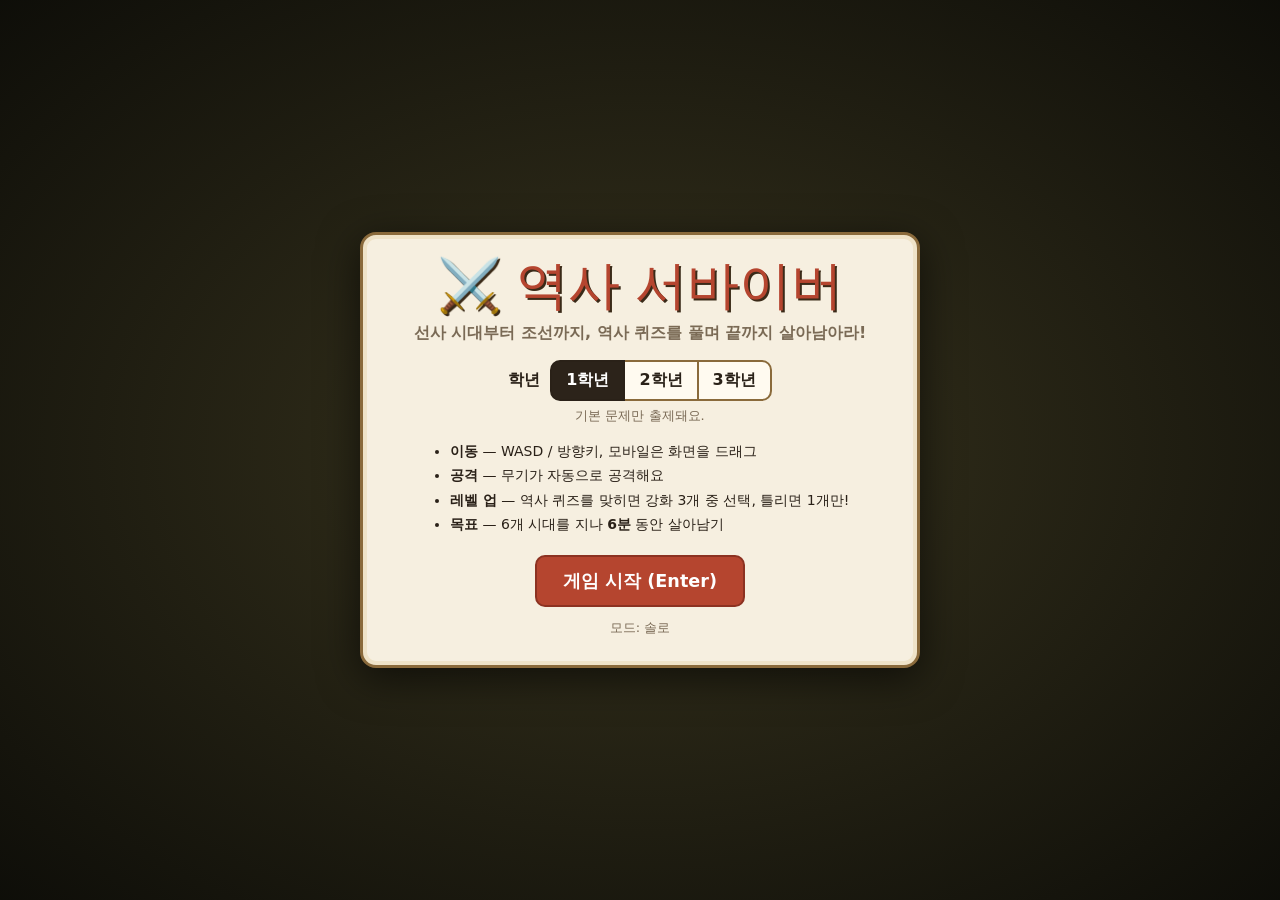
==== index.html @ 011d19ae "Add History Survivor: Korean history quiz survival game Vampire-Survivors-style browser game where e" ====
<!doctype html>
<html lang="ko">
<head>
  <meta charset="utf-8">
  <meta http-equiv="refresh" content="0; url=play.html?g=history-survivor&m=solo&grade=1">
  <title>역사 서바이버</title>
</head>
<body>
  <a href="play.html?g=history-survivor&m=solo&grade=1">역사 서바이버 시작하기</a>
</body>
</html>
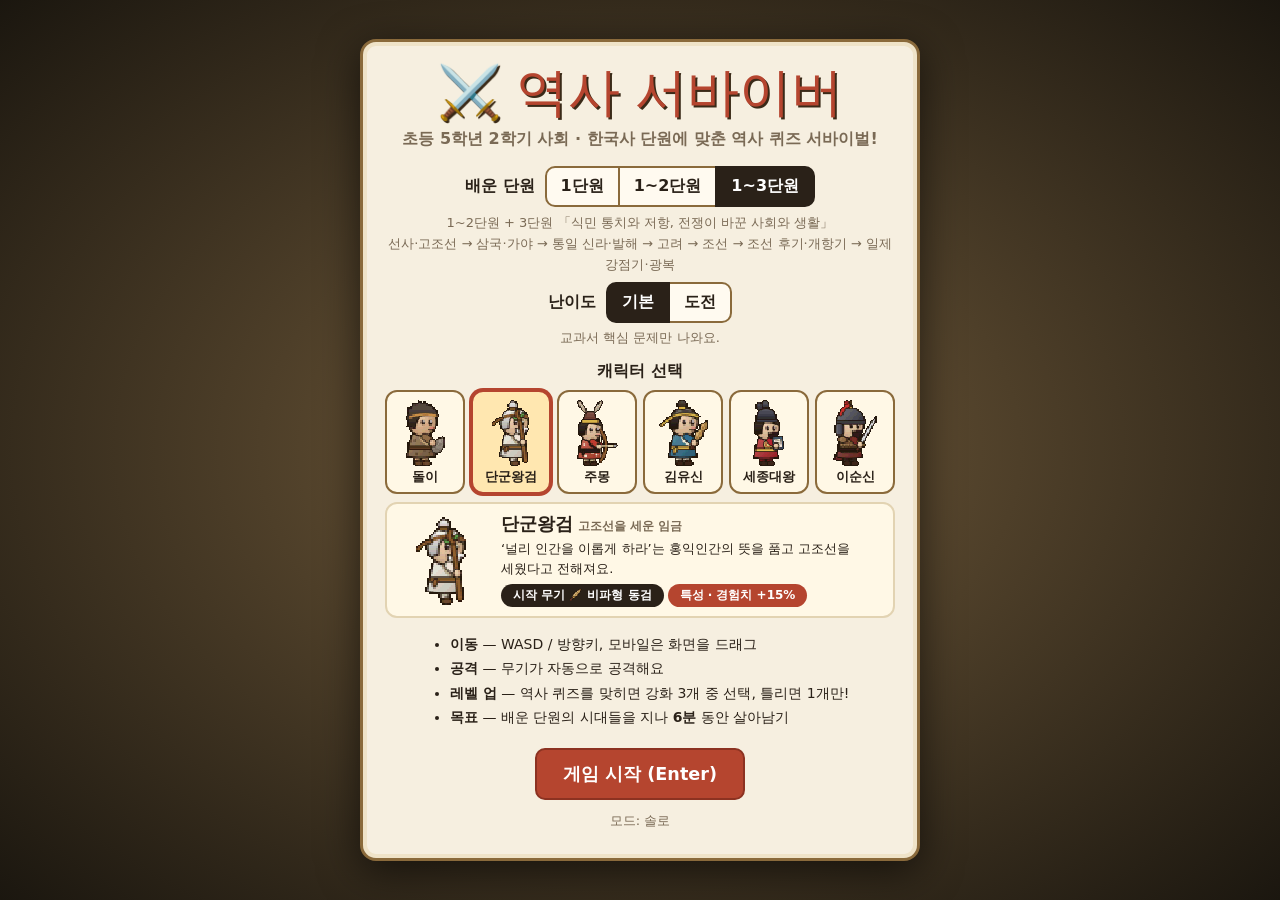
==== commit 511a9f9a: "Align the game with the 5th-grade 2nd-semester social studies curriculum - Eras now follow the 2022 " ====
--- a/index.html
+++ b/index.html
@@ -2,10 +2,10 @@
 <html lang="ko">
 <head>
   <meta charset="utf-8">
-  <meta http-equiv="refresh" content="0; url=play.html?g=history-survivor&m=solo&grade=1">
+  <meta http-equiv="refresh" content="0; url=play.html?g=history-survivor&m=solo&grade=5&unit=3&lv=1">
   <title>역사 서바이버</title>
 </head>
 <body>
-  <a href="play.html?g=history-survivor&m=solo&grade=1">역사 서바이버 시작하기</a>
+  <a href="play.html?g=history-survivor&m=solo&grade=5&unit=3&lv=1">역사 서바이버 시작하기</a>
 </body>
 </html>
